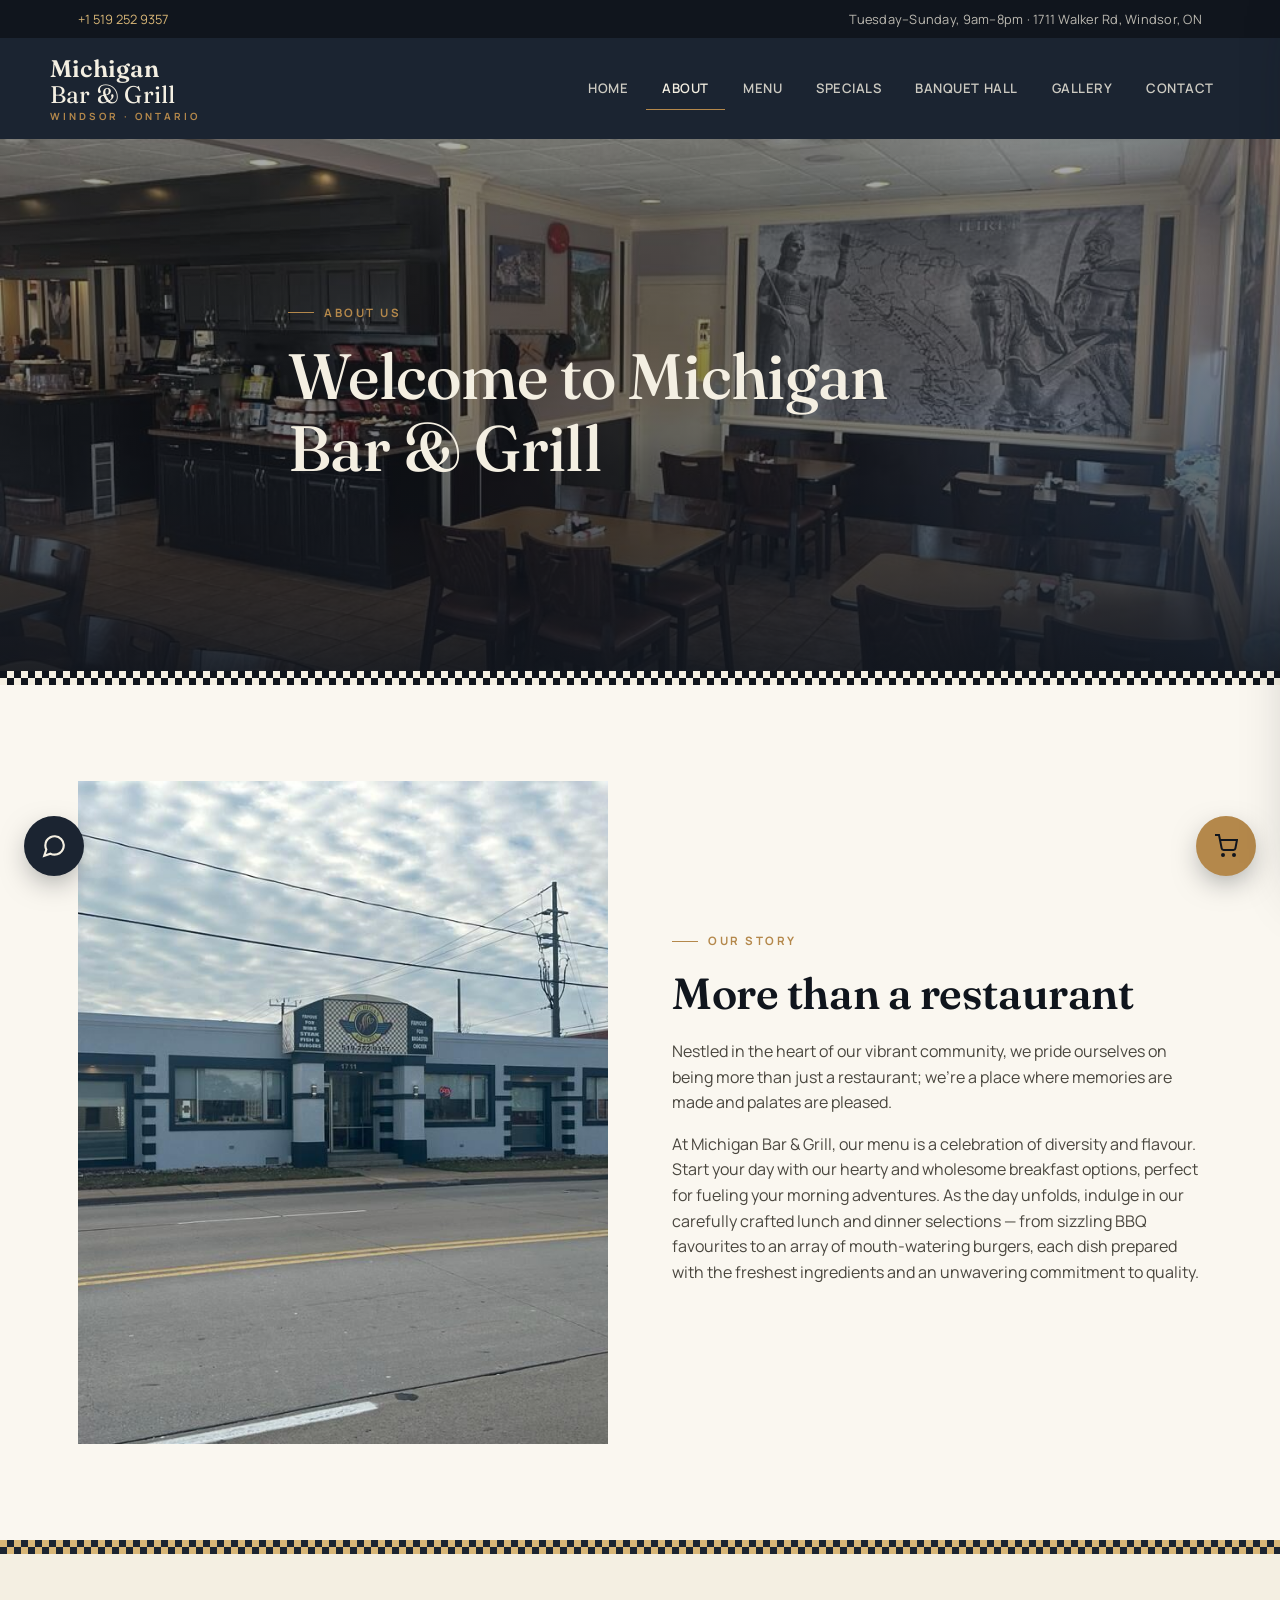
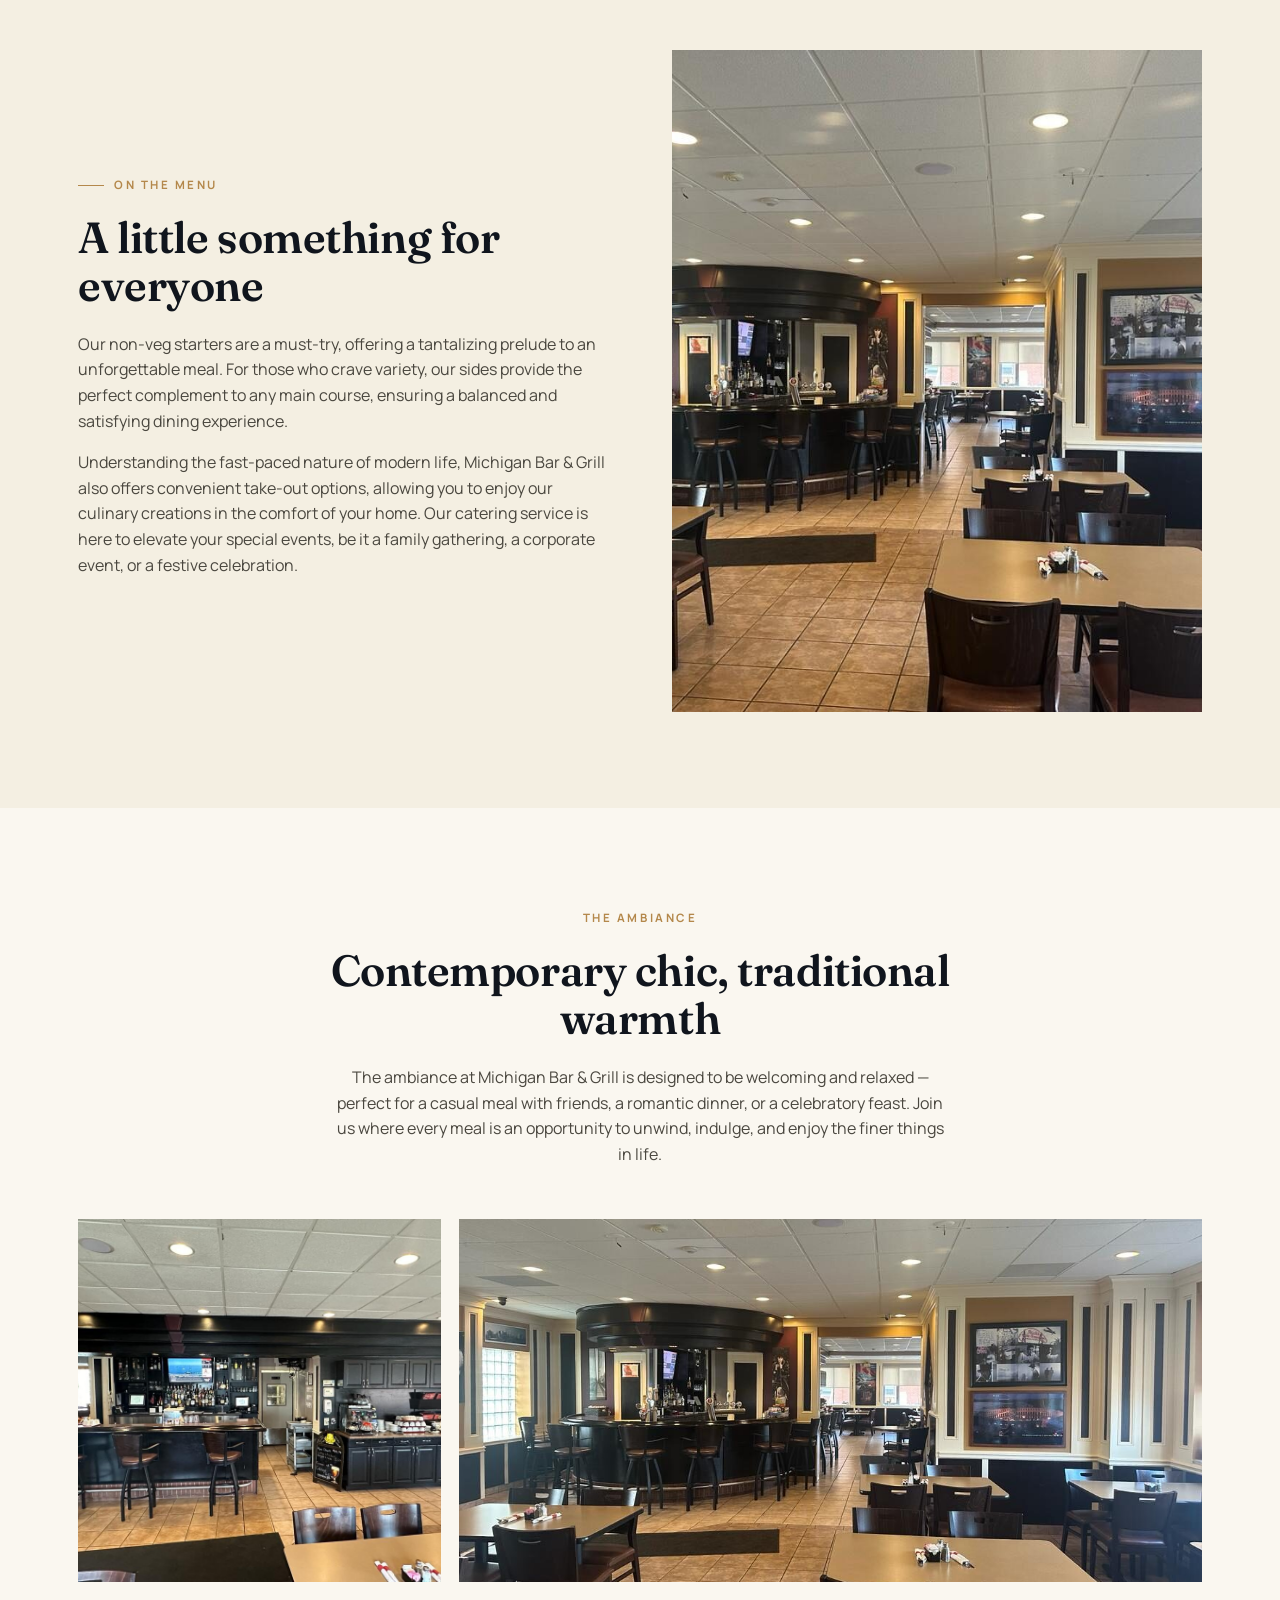
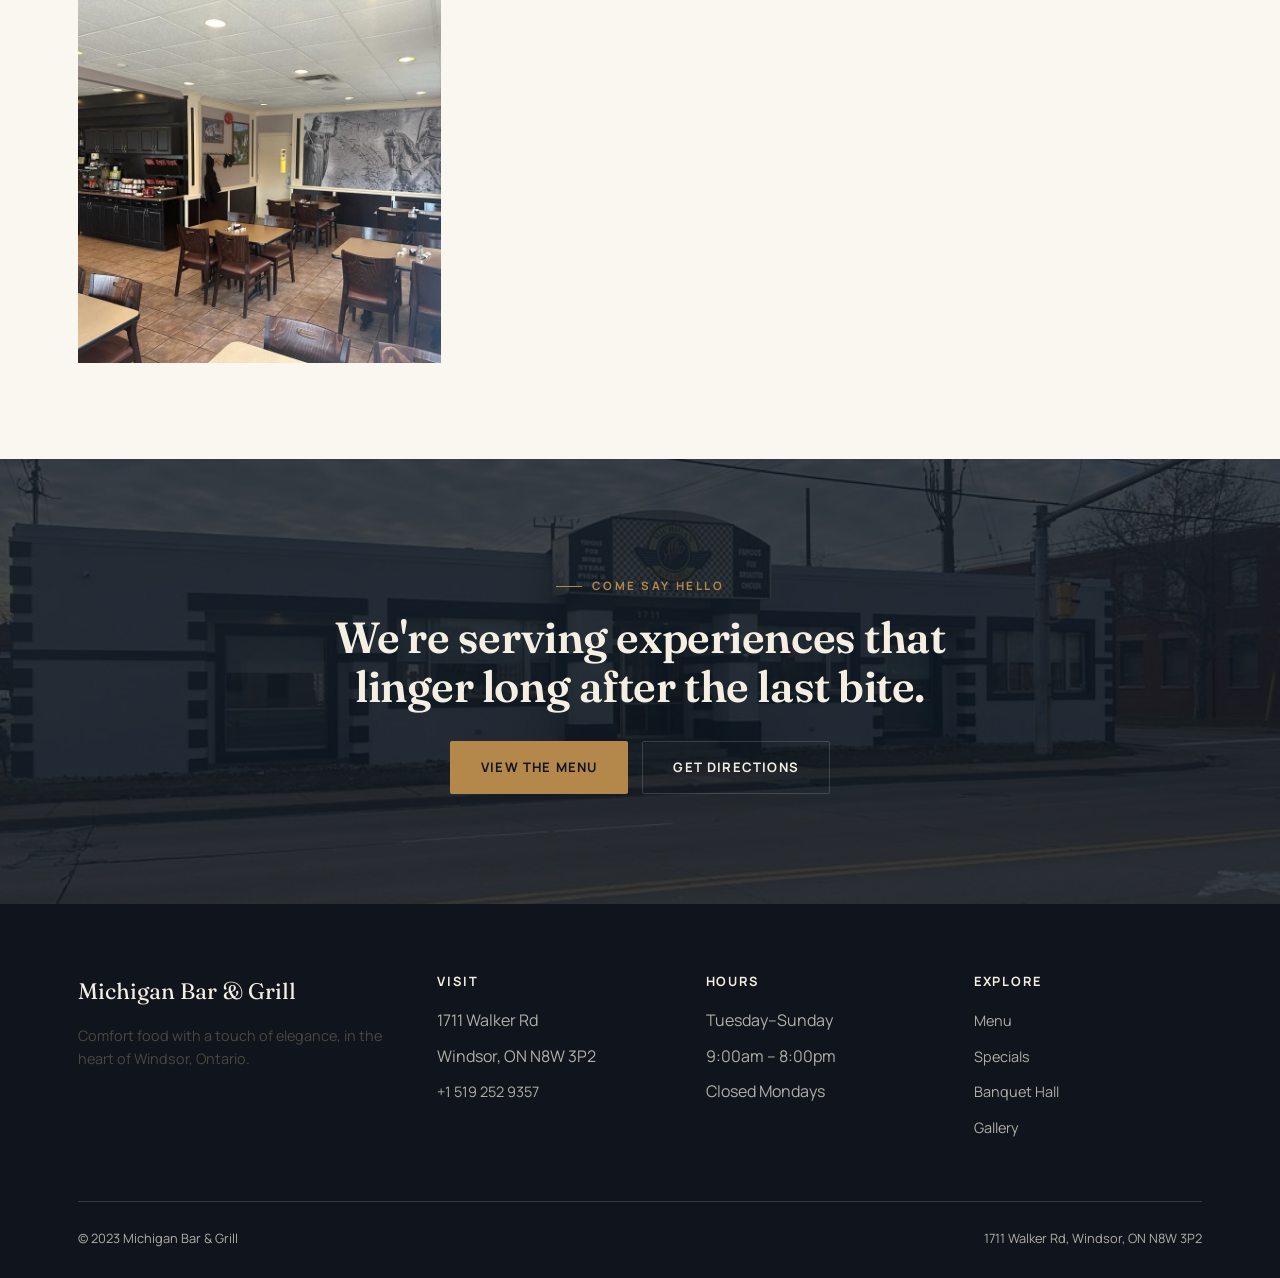
==== about.html @ a13b1845 "first commit" ====
<!DOCTYPE html>
<html lang="en">
<head>
<meta charset="UTF-8">
<meta name="viewport" content="width=device-width, initial-scale=1.0">
<title>About Us | Michigan Bar & Grill</title>
<meta name="description" content="Learn the story behind Michigan Bar & Grill — a Windsor favourite serving breakfast, lunch, dinner, takeout and catering since day one.">
<link rel="preconnect" href="https://fonts.googleapis.com">
<link href="https://fonts.googleapis.com/css2?family=Fraunces:opsz,wght@9..144,400;9..144,500;9..144,600;9..144,700&family=Manrope:wght@400;500;600;700;800&display=swap" rel="stylesheet">
<link rel="stylesheet" href="css/style.css">
</head>
<body>

<div class="topbar">
  <div class="container">
    <a href="tel:+15192529357">+1 519 252 9357</a>
    <span class="topbar-hours">Tuesday–Sunday, 9am–8pm · 1711 Walker Rd, Windsor, ON</span>
  </div>
</div>

<header class="site-header">
  <nav class="container nav">
    <a href="index.html" class="logo"><strong>Michigan</strong> Bar &amp; Grill<span>Windsor · Ontario</span></a>
    <ul class="nav-links">
      <li><a href="index.html">Home</a></li>
      <li><a href="about.html" class="active">About</a></li>
      <li><a href="menu.html">Menu</a></li>
      <li><a href="specials.html">Specials</a></li>
      <li><a href="banquet-hall.html">Banquet Hall</a></li>
      <li><a href="gallery.html">Gallery</a></li>
      <li><a href="contact.html">Contact</a></li>
    </ul>
    <button class="nav-toggle" aria-label="Toggle navigation" aria-expanded="false">
      <svg viewBox="0 0 24 24" fill="none" stroke="currentColor" stroke-width="2"><line x1="3" y1="6" x2="21" y2="6"/><line x1="3" y1="12" x2="21" y2="12"/><line x1="3" y1="18" x2="21" y2="18"/></svg>
    </button>
  </nav>
</header>

<main>

  <section class="hero hero-sm" style="background-image:url('images/dining-mural.jpg');">
    <div class="container hero-inner">
      <div class="eyebrow">About Us</div>
      <h1>Welcome to Michigan Bar &amp; Grill</h1>
    </div>
  </section>
  <div class="checker-rule on-dark"></div>

  <section class="bg-cream">
    <div class="container">
      <div class="grid-2">
        <div class="feature-photo">
          <img src="images/exterior.jpg" alt="Michigan Bar & Grill, corner building in Windsor, Ontario">
        </div>
        <div>
          <div class="eyebrow">Our Story</div>
          <h2>More than a restaurant</h2>
          <p>Nestled in the heart of our vibrant community, we pride ourselves on being more than just a restaurant; we're a place where memories are made and palates are pleased.</p>
          <p>At Michigan Bar &amp; Grill, our menu is a celebration of diversity and flavour. Start your day with our hearty and wholesome breakfast options, perfect for fueling your morning adventures. As the day unfolds, indulge in our carefully crafted lunch and dinner selections — from sizzling BBQ favourites to an array of mouth-watering burgers, each dish prepared with the freshest ingredients and an unwavering commitment to quality.</p>
        </div>
      </div>
    </div>
  </section>

  <div class="checker-rule on-cream"></div>

  <section class="bg-panel">
    <div class="container grid-2">
      <div>
        <div class="eyebrow">On The Menu</div>
        <h2>A little something for everyone</h2>
        <p>Our non-veg starters are a must-try, offering a tantalizing prelude to an unforgettable meal. For those who crave variety, our sides provide the perfect complement to any main course, ensuring a balanced and satisfying dining experience.</p>
        <p>Understanding the fast-paced nature of modern life, Michigan Bar &amp; Grill also offers convenient take-out options, allowing you to enjoy our culinary creations in the comfort of your home. Our catering service is here to elevate your special events, be it a family gathering, a corporate event, or a festive celebration.</p>
      </div>
      <div class="feature-photo">
        <img src="images/dining-bar.jpg" alt="Dining room and bar seating at Michigan Bar & Grill">
      </div>
    </div>
  </section>

  <section class="bg-cream">
    <div class="container">
      <div class="section-head center">
        <div class="eyebrow">The Ambiance</div>
        <h2>Contemporary chic, traditional warmth</h2>
        <p class="center-col text-center">The ambiance at Michigan Bar &amp; Grill is designed to be welcoming and relaxed — perfect for a casual meal with friends, a romantic dinner, or a celebratory feast. Join us where every meal is an opportunity to unwind, indulge, and enjoy the finer things in life.</p>
      </div>
      <div class="gallery-grid">
        <a href="images/bar-interior.jpg" target="_blank" rel="noopener"><img src="images/bar-interior.jpg" alt="Bar area"></a>
        <a href="images/dining-bar.jpg" target="_blank" rel="noopener" class="wide"><img src="images/dining-bar.jpg" alt="Dining room with round bar"></a>
        <a href="images/dining-mural.jpg" target="_blank" rel="noopener"><img src="images/dining-mural.jpg" alt="Dining room seating with mural wall"></a>
      </div>
    </div>
  </section>

  <section class="cta-banner" style="background-image:url('images/exterior.jpg');">
    <div class="container">
      <div class="eyebrow" style="justify-content:center;">Come Say Hello</div>
      <h2>We're serving experiences that linger long after the last bite.</h2>
      <div class="cta-actions">
        <a href="menu.html" class="btn btn-gold">View the Menu</a>
        <a href="contact.html" class="btn btn-outline">Get Directions</a>
      </div>
    </div>
  </section>

</main>

<footer class="site-footer">
  <div class="container">
    <div class="footer-grid">
      <div>
        <span class="footer-logo">Michigan Bar &amp; Grill</span>
        <p>Comfort food with a touch of elegance, in the heart of Windsor, Ontario.</p>
      </div>
      <div>
        <h4>Visit</h4>
        <ul>
          <li>1711 Walker Rd</li>
          <li>Windsor, ON N8W 3P2</li>
          <li><a href="tel:+15192529357">+1 519 252 9357</a></li>
        </ul>
      </div>
      <div>
        <h4>Hours</h4>
        <ul>
          <li>Tuesday–Sunday</li>
          <li>9:00am – 8:00pm</li>
          <li>Closed Mondays</li>
        </ul>
      </div>
      <div>
        <h4>Explore</h4>
        <ul>
          <li><a href="menu.html">Menu</a></li>
          <li><a href="specials.html">Specials</a></li>
          <li><a href="banquet-hall.html">Banquet Hall</a></li>
          <li><a href="gallery.html">Gallery</a></li>
        </ul>
      </div>
    </div>
    <div class="footer-bottom">
      <span>© 2023 Michigan Bar &amp; Grill</span>
      <span>1711 Walker Rd, Windsor, ON N8W 3P2</span>
    </div>
  </div>
</footer>

<script src="js/cart.js"></script>
<script src="js/main.js"></script>
<script src="js/chat-widget.js"></script>
</body>
</html>
---- css/style.css ----
/* =========================================================
   Michigan Bar & Grill — Design System
   Display: Fraunces (warm, old-world serif — echoes the
   Art-Deco signage on the building itself)
   Body/UI: Manrope (clean geometric sans for legibility)
   Signature motif: the diamond checkerboard trim that runs
   across the restaurant's real facade, used as a recurring
   divider rather than decoration.
   ========================================================= */

:root {
  --navy: #1b2431;
  --navy-deep: #10151d;
  --cream: #f4efe2;
  --cream-soft: #faf7f0;
  --gold: #b4884b;
  --gold-light: #d8b677;
  --burgundy: #4b1e24;
  --ink: #211f1b;
  --ink-soft: #4a473f;
  --line: rgba(27, 36, 49, 0.12);
  --line-on-dark: rgba(244, 239, 226, 0.16);

  --font-display: "Fraunces", "Iowan Old Style", Georgia, serif;
  --font-body: "Manrope", "Helvetica Neue", Arial, sans-serif;

  --container: 1180px;
  --radius: 2px;
  --shadow-soft: 0 18px 40px -20px rgba(16, 21, 29, 0.35);
}

* {
  box-sizing: border-box;
}

html {
  scroll-behavior: smooth;
}

body {
  margin: 0;
  background: var(--cream-soft);
  color: var(--ink);
  font-family: var(--font-body);
  font-size: 16px;
  line-height: 1.6;
  -webkit-font-smoothing: antialiased;
}

img {
  max-width: 100%;
  display: block;
}

a {
  color: inherit;
  text-decoration: none;
}

h1, h2, h3, h4 {
  font-family: var(--font-display);
  font-weight: 600;
  line-height: 1.12;
  margin: 0 0 0.5em;
  color: var(--navy-deep);
  letter-spacing: -0.01em;
}

h1 { font-size: clamp(2.4rem, 5vw, 4.2rem); font-weight: 500; }
h2 { font-size: clamp(1.9rem, 3.4vw, 2.9rem); }
h3 { font-size: clamp(1.25rem, 2vw, 1.55rem); }

p {
  margin: 0 0 1em;
  color: var(--ink-soft);
}

.container {
  max-width: var(--container);
  margin: 0 auto;
  padding: 0 28px;
}

.eyebrow {
  display: inline-flex;
  align-items: center;
  gap: 10px;
  font-family: var(--font-body);
  font-size: 0.72rem;
  font-weight: 700;
  letter-spacing: 0.22em;
  text-transform: uppercase;
  color: var(--gold);
  margin-bottom: 18px;
}

.eyebrow::before {
  content: "";
  width: 26px;
  height: 1px;
  background: var(--gold);
}

/* ---------- Checkerboard signature divider ---------- */
.checker-rule {
  height: 14px;
  width: 100%;
  background-image:
    linear-gradient(45deg, var(--c1, var(--navy)) 25%, transparent 25%, transparent 75%, var(--c1, var(--navy)) 75%),
    linear-gradient(45deg, var(--c1, var(--navy)) 25%, transparent 25%, transparent 75%, var(--c1, var(--navy)) 75%);
  background-size: 14px 14px;
  background-position: 0 0, 7px 7px;
  background-color: var(--c2, var(--gold));
}

.checker-rule.on-dark {
  --c1: var(--cream);
  --c2: var(--navy-deep);
}

.checker-rule.on-cream {
  --c1: var(--navy);
  --c2: var(--gold-light);
}

/* ---------- Buttons ---------- */
.btn {
  display: inline-flex;
  align-items: center;
  gap: 10px;
  padding: 15px 30px;
  font-family: var(--font-body);
  font-size: 0.82rem;
  font-weight: 700;
  letter-spacing: 0.09em;
  text-transform: uppercase;
  border: 1px solid transparent;
  border-radius: var(--radius);
  cursor: pointer;
  transition: all 0.25s ease;
  white-space: nowrap;
}

.btn-gold {
  background: var(--gold);
  color: var(--navy-deep);
}
.btn-gold:hover { background: var(--gold-light); }

.btn-outline {
  background: transparent;
  color: var(--cream);
  border-color: var(--line-on-dark);
}
.btn-outline:hover {
  border-color: var(--gold);
  color: var(--gold-light);
}

.btn-outline-dark {
  background: transparent;
  color: var(--navy-deep);
  border-color: var(--line);
}
.btn-outline-dark:hover {
  border-color: var(--navy-deep);
}

/* ---------- Top utility bar ---------- */
.topbar {
  background: var(--navy-deep);
  color: var(--cream);
  font-size: 0.8rem;
}
.topbar .container {
  display: flex;
  justify-content: space-between;
  align-items: center;
  padding-top: 9px;
  padding-bottom: 9px;
  flex-wrap: wrap;
  gap: 6px;
}
.topbar a { color: var(--gold-light); }
.topbar a:hover { color: var(--cream); }
.topbar-hours {
  letter-spacing: 0.02em;
  color: rgba(244,239,226,0.75);
}

/* ---------- Main nav ---------- */
.site-header {
  position: sticky;
  top: 0;
  z-index: 100;
  background: var(--navy);
}

.nav {
  display: flex;
  align-items: center;
  justify-content: space-between;
  padding: 18px 0;
}

.logo {
  font-family: var(--font-display);
  font-size: 1.5rem;
  color: var(--cream);
  letter-spacing: 0.01em;
  display: flex;
  flex-direction: column;
  line-height: 1.05;
}
.logo strong { font-weight: 600; }
.logo span {
  font-family: var(--font-body);
  font-size: 0.62rem;
  font-weight: 700;
  letter-spacing: 0.3em;
  text-transform: uppercase;
  color: var(--gold);
  margin-top: 4px;
}

.nav-links {
  display: flex;
  gap: 2px;
  list-style: none;
  margin: 0;
  padding: 0;
}

.nav-links a {
  display: inline-block;
  padding: 10px 16px;
  font-size: 0.82rem;
  font-weight: 600;
  letter-spacing: 0.04em;
  text-transform: uppercase;
  color: rgba(244,239,226,0.82);
  border-bottom: 1px solid transparent;
  transition: color 0.2s ease, border-color 0.2s ease;
}

.nav-links a:hover,
.nav-links a.active {
  color: var(--cream);
  border-color: var(--gold);
}

.nav-toggle {
  display: none;
  background: none;
  border: 1px solid var(--line-on-dark);
  color: var(--cream);
  width: 42px;
  height: 42px;
  border-radius: var(--radius);
  cursor: pointer;
  align-items: center;
  justify-content: center;
}
.nav-toggle svg { width: 20px; height: 20px; }

/* ---------- Hero ---------- */
.hero {
  position: relative;
  min-height: 78vh;
  display: flex;
  align-items: flex-end;
  color: var(--cream);
  background-size: cover;
  background-position: center;
  overflow: hidden;
}
.hero::after {
  content: "";
  position: absolute;
  inset: 0;
  background:
    linear-gradient(0deg, rgba(16,21,29,0.92) 0%, rgba(16,21,29,0.55) 46%, rgba(16,21,29,0.35) 100%);
}
.hero-inner {
  position: relative;
  z-index: 2;
  padding-bottom: 74px;
  padding-top: 90px;
  max-width: 760px;
}
.hero p.lede {
  color: rgba(244,239,226,0.82);
  font-size: 1.05rem;
  max-width: 540px;
  margin-bottom: 34px;
}
.hero h1 { color: var(--cream); }
.hero-cta { display: flex; gap: 14px; flex-wrap: wrap; }

.hero-sm {
  min-height: 46vh;
  align-items: center;
}
.hero-sm .hero-inner {
  padding-top: 60px;
  padding-bottom: 60px;
}

/* ---------- Sections ---------- */
section {
  padding: 96px 0;
}
.section-tight { padding: 64px 0; }
.bg-cream { background: var(--cream-soft); }
.bg-navy { background: var(--navy-deep); color: var(--cream); }
.bg-navy h2, .bg-navy h3 { color: var(--cream); }
.bg-navy p { color: rgba(244,239,226,0.72); }
.bg-panel { background: var(--cream); }

.section-head {
  max-width: 620px;
  margin-bottom: 52px;
}
.section-head.center {
  margin-left: auto;
  margin-right: auto;
  text-align: center;
}
.section-head.center .eyebrow { justify-content: center; }
.section-head.center .eyebrow::before { display: none; }

/* ---------- Grids / cards ---------- */
.grid-2 {
  display: grid;
  grid-template-columns: 1fr 1fr;
  gap: 64px;
  align-items: center;
}
.grid-3 {
  display: grid;
  grid-template-columns: repeat(3, 1fr);
  gap: 30px;
}
.grid-4 {
  display: grid;
  grid-template-columns: repeat(4, 1fr);
  gap: 24px;
}

.pillar {
  background: var(--cream-soft);
  border: 1px solid var(--line);
  padding: 40px 32px;
  position: relative;
}
.pillar .num {
  font-family: var(--font-display);
  font-size: 0.85rem;
  color: var(--gold);
  letter-spacing: 0.1em;
  text-transform: uppercase;
  margin-bottom: 20px;
  display: block;
}
.pillar h3 { margin-bottom: 10px; }
.pillar p { margin-bottom: 0; font-size: 0.95rem; }

.dish-card {
  border-bottom: 1px solid var(--line);
  padding: 22px 0;
  display: flex;
  justify-content: space-between;
  gap: 24px;
}
.dish-card:first-child { padding-top: 0; }
.dish-card .dish-name {
  font-family: var(--font-display);
  font-size: 1.12rem;
  color: var(--navy-deep);
  margin-bottom: 4px;
}
.dish-card .dish-desc {
  font-size: 0.88rem;
  color: var(--ink-soft);
  margin: 0;
  max-width: 480px;
}
.dish-card .dish-price {
  font-family: var(--font-display);
  font-size: 1.1rem;
  color: var(--gold);
  white-space: nowrap;
  padding-top: 2px;
}

.dish-price-col {
  display: flex;
  flex-direction: column;
  align-items: flex-end;
  gap: 10px;
  white-space: nowrap;
}
.add-cart-btn {
  font-family: var(--font-body);
  font-size: 0.68rem;
  font-weight: 700;
  letter-spacing: 0.07em;
  text-transform: uppercase;
  background: transparent;
  color: var(--navy-deep);
  border: 1px solid var(--line);
  border-radius: var(--radius);
  padding: 7px 12px;
  cursor: pointer;
  transition: all 0.2s ease;
}
.add-cart-btn:hover {
  border-color: var(--gold);
  color: var(--gold);
}
.add-cart-btn.added {
  background: var(--navy-deep);
  color: var(--cream);
  border-color: var(--navy-deep);
}
@media (max-width: 640px) {
  .dish-price-col { flex-direction: row-reverse; align-items: center; }
}

.feature-photo {
  position: relative;
  overflow: hidden;
}
.feature-photo img {
  width: 100%;
  height: 100%;
  object-fit: cover;
  aspect-ratio: 4/5;
}

.badge-row {
  display: flex;
  align-items: center;
  gap: 20px;
  margin-top: 30px;
  flex-wrap: wrap;
}
.badge-chip {
  display: flex;
  align-items: center;
  gap: 12px;
  border: 1px solid var(--line);
  padding: 10px 16px;
  font-size: 0.8rem;
  font-weight: 600;
  color: var(--navy-deep);
}
.badge-chip img { width: 36px; height: auto; }

/* ---------- Gallery ---------- */
.gallery-grid {
  display: grid;
  grid-template-columns: repeat(3, 1fr);
  gap: 18px;
}
.gallery-grid a {
  display: block;
  overflow: hidden;
  position: relative;
}
.gallery-grid img {
  width: 100%;
  height: 100%;
  object-fit: cover;
  aspect-ratio: 1/1;
  transition: transform 0.5s ease;
}
.gallery-grid a:hover img { transform: scale(1.06); }
.gallery-grid .tall { grid-row: span 2; }
.gallery-grid .tall img { aspect-ratio: 1/2.06; }
.gallery-grid .wide { grid-column: span 2; }
.gallery-grid .wide img { aspect-ratio: 2.06/1; }

/* ---------- Menu tabs ---------- */
.menu-tabs {
  display: flex;
  gap: 8px;
  flex-wrap: wrap;
  border-bottom: 1px solid var(--line);
  margin-bottom: 44px;
}
.menu-tab {
  padding: 14px 22px;
  font-size: 0.82rem;
  font-weight: 700;
  letter-spacing: 0.06em;
  text-transform: uppercase;
  color: var(--ink-soft);
  background: none;
  border: none;
  border-bottom: 2px solid transparent;
  cursor: pointer;
  margin-bottom: -1px;
  font-family: var(--font-body);
}
.menu-tab:hover { color: var(--navy-deep); }
.menu-tab.active {
  color: var(--navy-deep);
  border-color: var(--gold);
}
.menu-panel { display: none; }
.menu-panel.active { display: block; animation: fadeIn 0.35s ease; }
@keyframes fadeIn {
  from { opacity: 0; transform: translateY(6px); }
  to { opacity: 1; transform: translateY(0); }
}

.menu-group-title {
  font-family: var(--font-display);
  font-size: 1rem;
  letter-spacing: 0.02em;
  color: var(--gold);
  text-transform: uppercase;
  font-size: 0.78rem;
  font-weight: 700;
  letter-spacing: 0.16em;
  margin: 44px 0 6px;
}
.menu-group-title:first-of-type { margin-top: 0; }
.menu-note {
  font-size: 0.86rem;
  color: var(--ink-soft);
  margin-bottom: 28px;
}
.menu-placeholder {
  border: 1px dashed var(--line);
  padding: 46px 32px;
  text-align: center;
  color: var(--ink-soft);
  font-size: 0.92rem;
}

/* ---------- Info cards (contact) ---------- */
.info-card {
  border: 1px solid var(--line);
  padding: 30px 28px;
  background: var(--cream-soft);
}
.info-card .label {
  font-size: 0.72rem;
  font-weight: 700;
  letter-spacing: 0.18em;
  text-transform: uppercase;
  color: var(--gold);
  margin-bottom: 10px;
  display: block;
}
.info-card .value {
  font-family: var(--font-display);
  font-size: 1.2rem;
  color: var(--navy-deep);
}

.map-frame {
  border: 0;
  width: 100%;
  height: 100%;
  min-height: 420px;
  filter: grayscale(0.35) contrast(1.05);
}

/* ---------- Form ---------- */
.form-field { margin-bottom: 20px; }
.form-field label {
  display: block;
  font-size: 0.78rem;
  font-weight: 700;
  letter-spacing: 0.08em;
  text-transform: uppercase;
  color: var(--navy-deep);
  margin-bottom: 8px;
}
.form-field input,
.form-field select,
.form-field textarea {
  width: 100%;
  padding: 13px 14px;
  border: 1px solid var(--line);
  background: var(--cream-soft);
  font-family: var(--font-body);
  font-size: 0.95rem;
  color: var(--ink);
  border-radius: var(--radius);
}
.form-field input:focus,
.form-field select:focus,
.form-field textarea:focus {
  outline: none;
  border-color: var(--gold);
}
.form-field textarea { resize: vertical; min-height: 130px; }
.form-row { display: grid; grid-template-columns: 1fr 1fr; gap: 20px; }

/* ---------- CTA banner ---------- */
.cta-banner {
  position: relative;
  color: var(--cream);
  background-size: cover;
  background-position: center;
  padding: 110px 0;
  text-align: center;
}
.cta-banner::after {
  content: "";
  position: absolute;
  inset: 0;
  background: rgba(16,21,29,0.78);
}
.cta-banner .container { position: relative; z-index: 2; }
.cta-banner h2 { color: var(--cream); max-width: 640px; margin-left: auto; margin-right: auto; }
.cta-banner p { max-width: 520px; margin-left: auto; margin-right: auto; color: rgba(244,239,226,0.78); }
.cta-actions { display: flex; gap: 14px; justify-content: center; margin-top: 30px; flex-wrap: wrap; }

/* ---------- Footer ---------- */
.site-footer {
  background: var(--navy-deep);
  color: rgba(244,239,226,0.7);
  padding: 70px 0 30px;
}
.footer-grid {
  display: grid;
  grid-template-columns: 1.4fr 1fr 1fr 1fr;
  gap: 40px;
  padding-bottom: 50px;
  border-bottom: 1px solid var(--line-on-dark);
}
.footer-grid h4 {
  color: var(--cream);
  font-size: 0.8rem;
  letter-spacing: 0.14em;
  text-transform: uppercase;
  margin-bottom: 20px;
  font-family: var(--font-body);
  font-weight: 700;
}
.footer-grid p, .footer-grid a { font-size: 0.9rem; }
.footer-grid ul { list-style: none; margin: 0; padding: 0; }
.footer-grid li { margin-bottom: 10px; }
.footer-grid a:hover { color: var(--gold-light); }
.footer-logo {
  font-family: var(--font-display);
  font-size: 1.4rem;
  color: var(--cream);
  margin-bottom: 14px;
  display: block;
}
.footer-bottom {
  display: flex;
  justify-content: space-between;
  align-items: center;
  padding-top: 26px;
  font-size: 0.8rem;
  flex-wrap: wrap;
  gap: 10px;
}

/* ---------- Utility ---------- */
.mt-0 { margin-top: 0; }
.text-center { text-align: center; }
.center-col { max-width: 720px; margin: 0 auto; }

/* ---------- Responsive ---------- */
@media (max-width: 900px) {
  .grid-2 { grid-template-columns: 1fr; gap: 40px; }
  .grid-3 { grid-template-columns: 1fr 1fr; }
  .grid-4 { grid-template-columns: 1fr 1fr; }
  .footer-grid { grid-template-columns: 1fr 1fr; }
  .gallery-grid { grid-template-columns: repeat(2, 1fr); }
  .gallery-grid .wide { grid-column: span 2; }
}

@media (max-width: 760px) {
  .topbar .container { justify-content: center; text-align: center; }
  .nav-links {
    position: absolute;
    top: 100%;
    left: 0;
    right: 0;
    background: var(--navy);
    flex-direction: column;
    padding: 10px 24px 26px;
    display: none;
    border-top: 1px solid var(--line-on-dark);
  }
  .nav-links.open { display: flex; }
  .nav-links a { padding: 13px 4px; border-bottom: 1px solid var(--line-on-dark); width: 100%; }
  .nav-toggle { display: flex; }
  .grid-3 { grid-template-columns: 1fr; }
  .form-row { grid-template-columns: 1fr; }
  section { padding: 64px 0; }
  .footer-grid { grid-template-columns: 1fr; gap: 30px; }
  .dish-card { flex-direction: column; gap: 4px; }
  .gallery-grid { grid-template-columns: 1fr 1fr; }
}
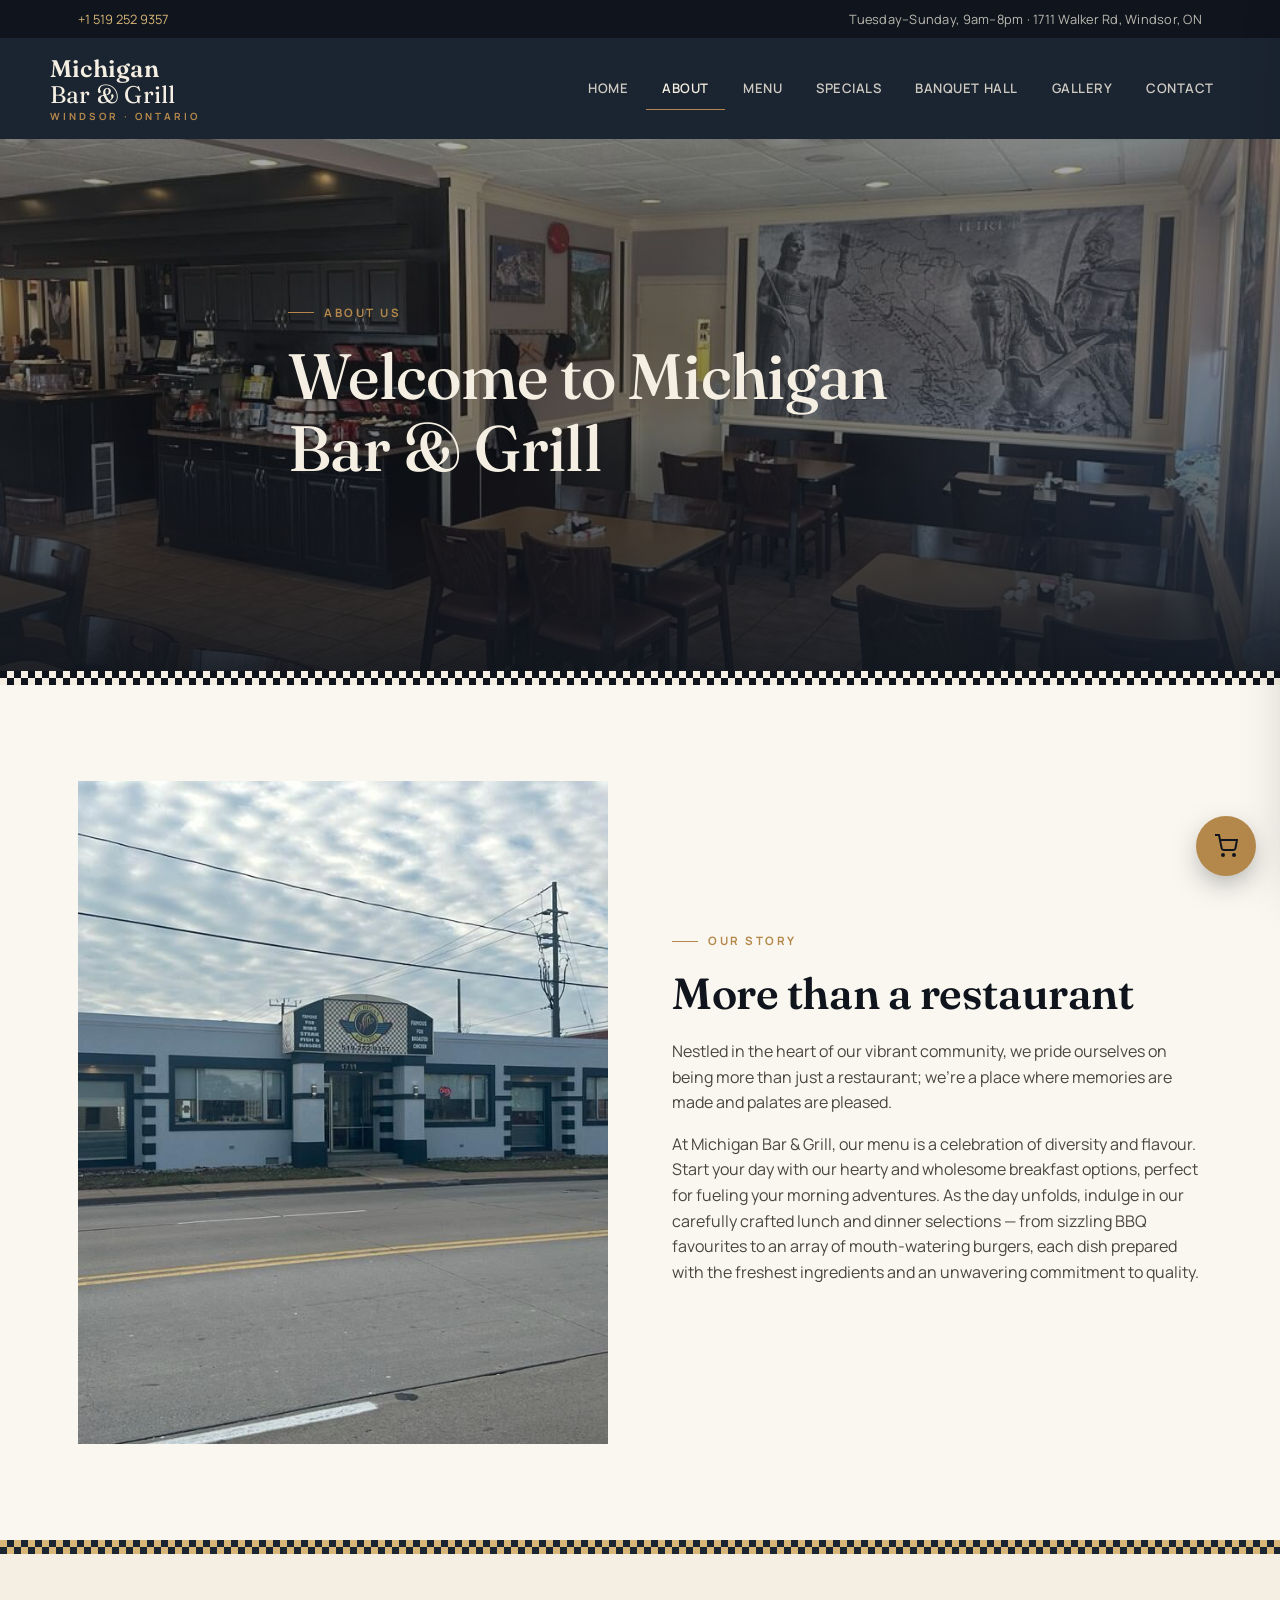
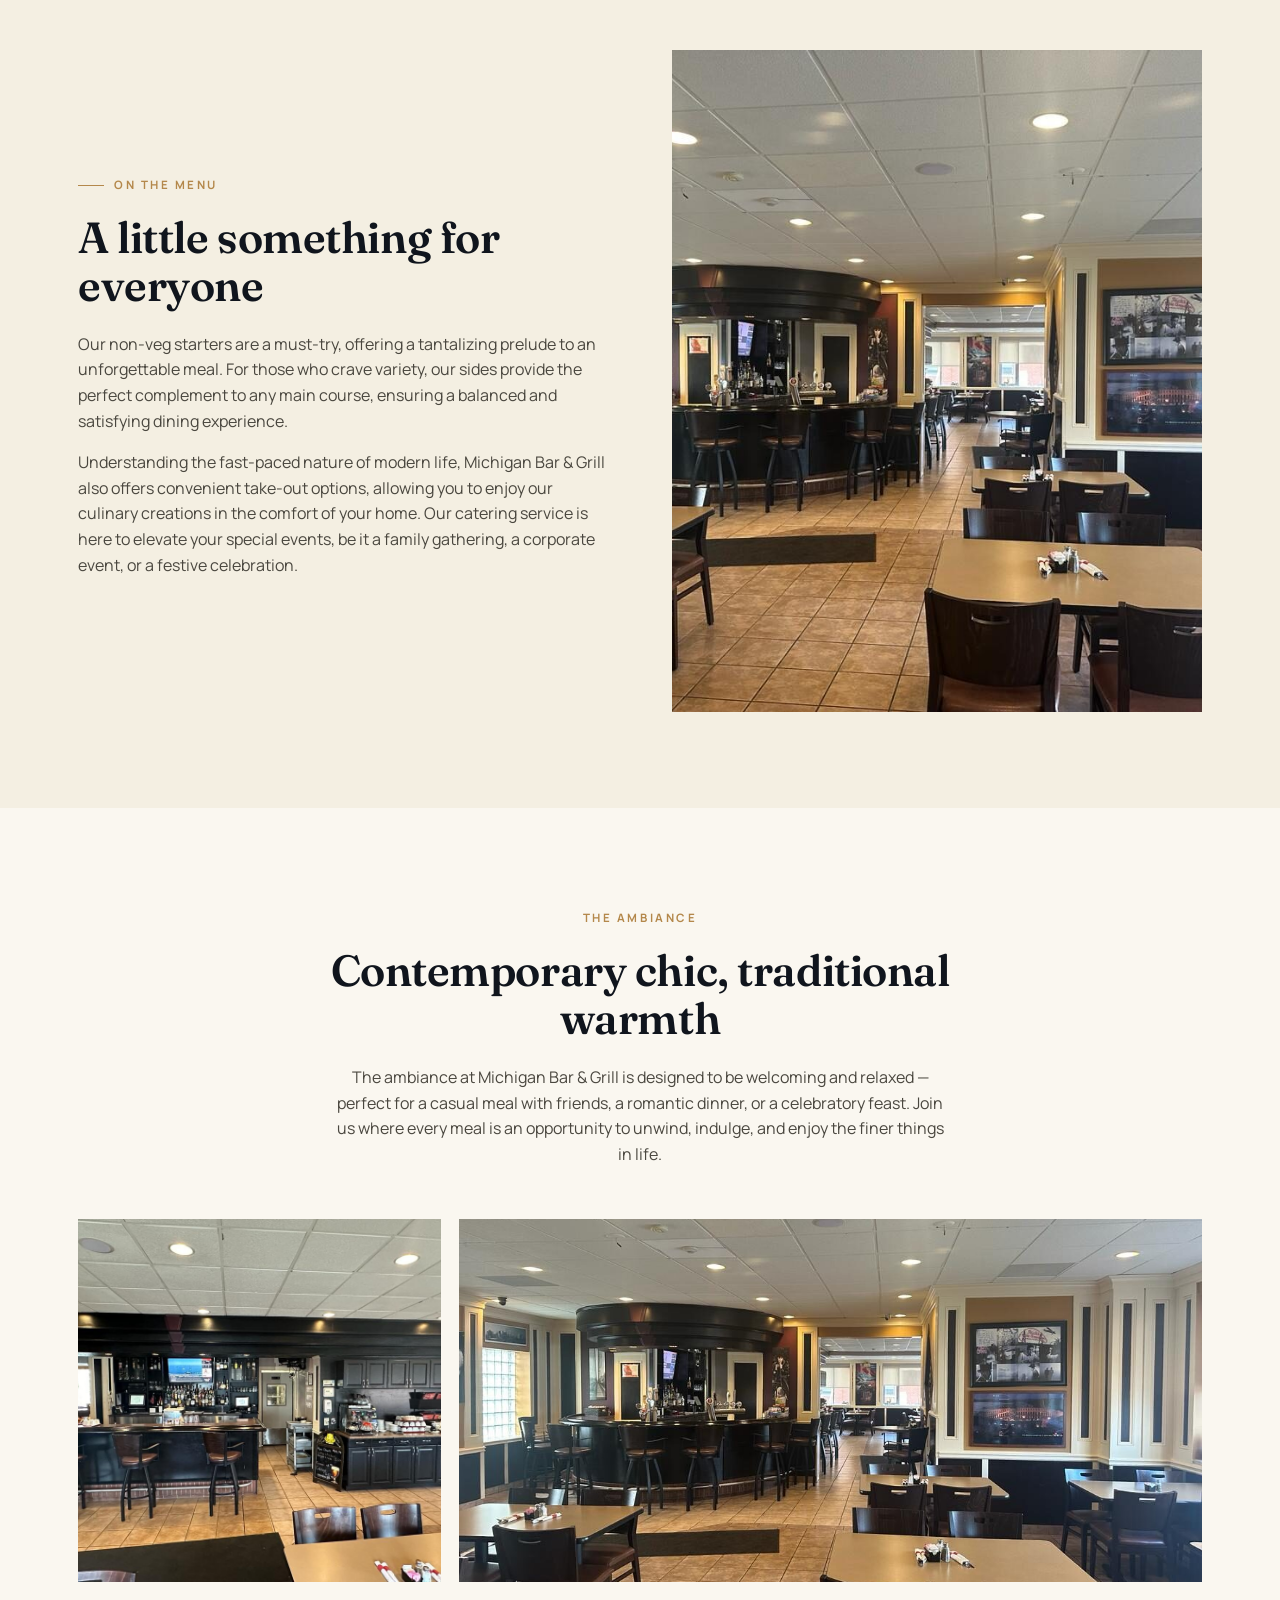
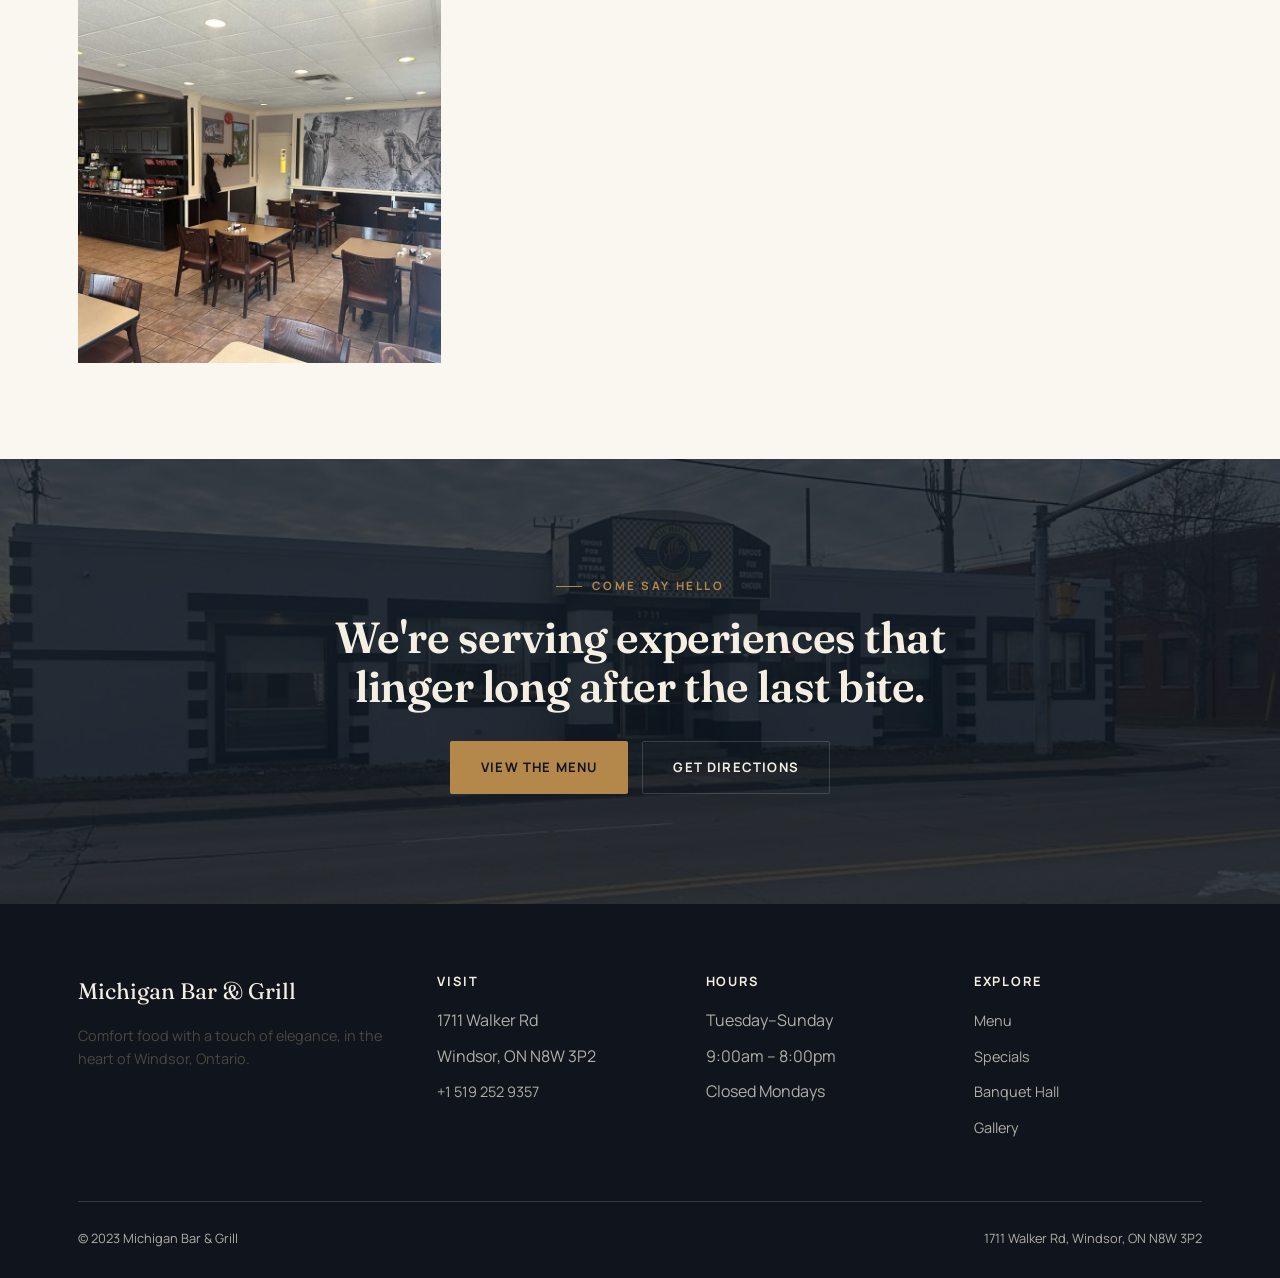
==== commit 258caeb9: "Remove AI chat from the restaurant website" ====
--- a/about.html
+++ b/about.html
@@ -148,6 +148,5 @@
 
 <script src="js/cart.js"></script>
 <script src="js/main.js"></script>
-<script src="js/chat-widget.js"></script>
 </body>
 </html>
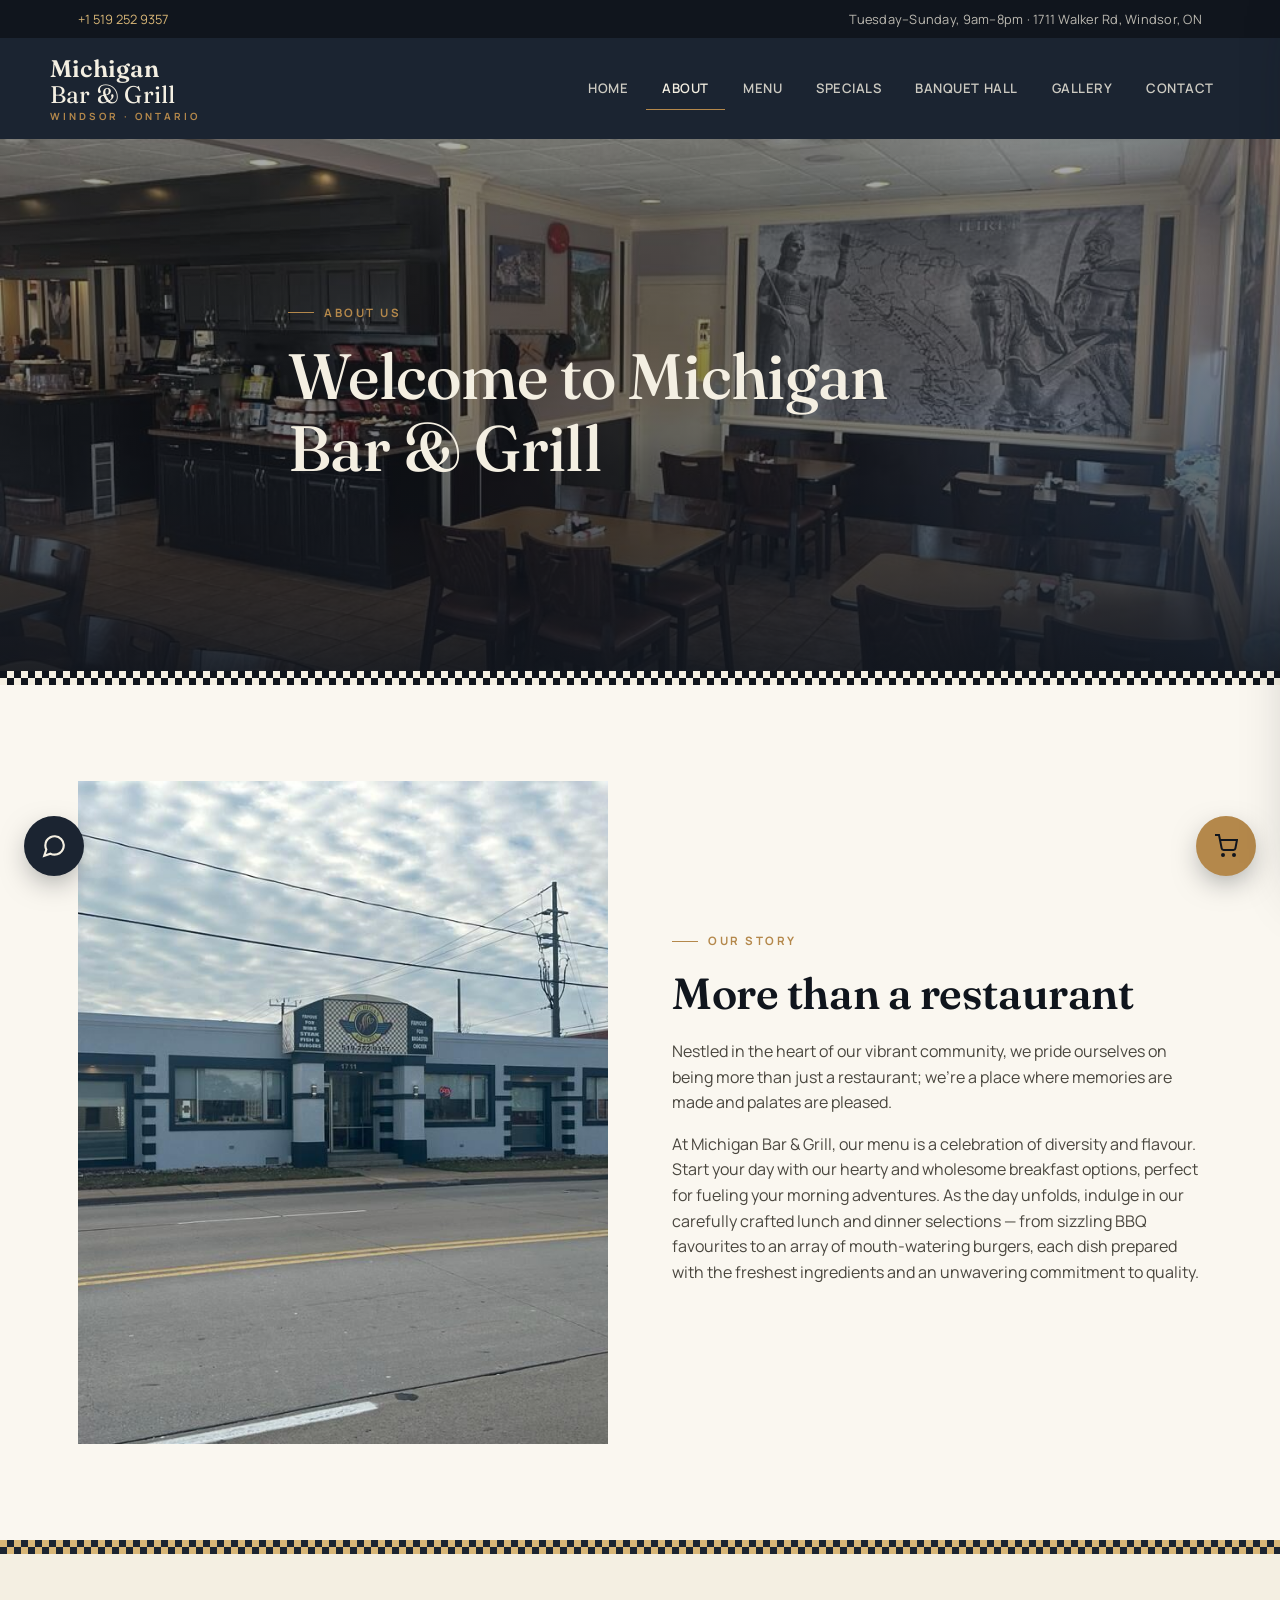
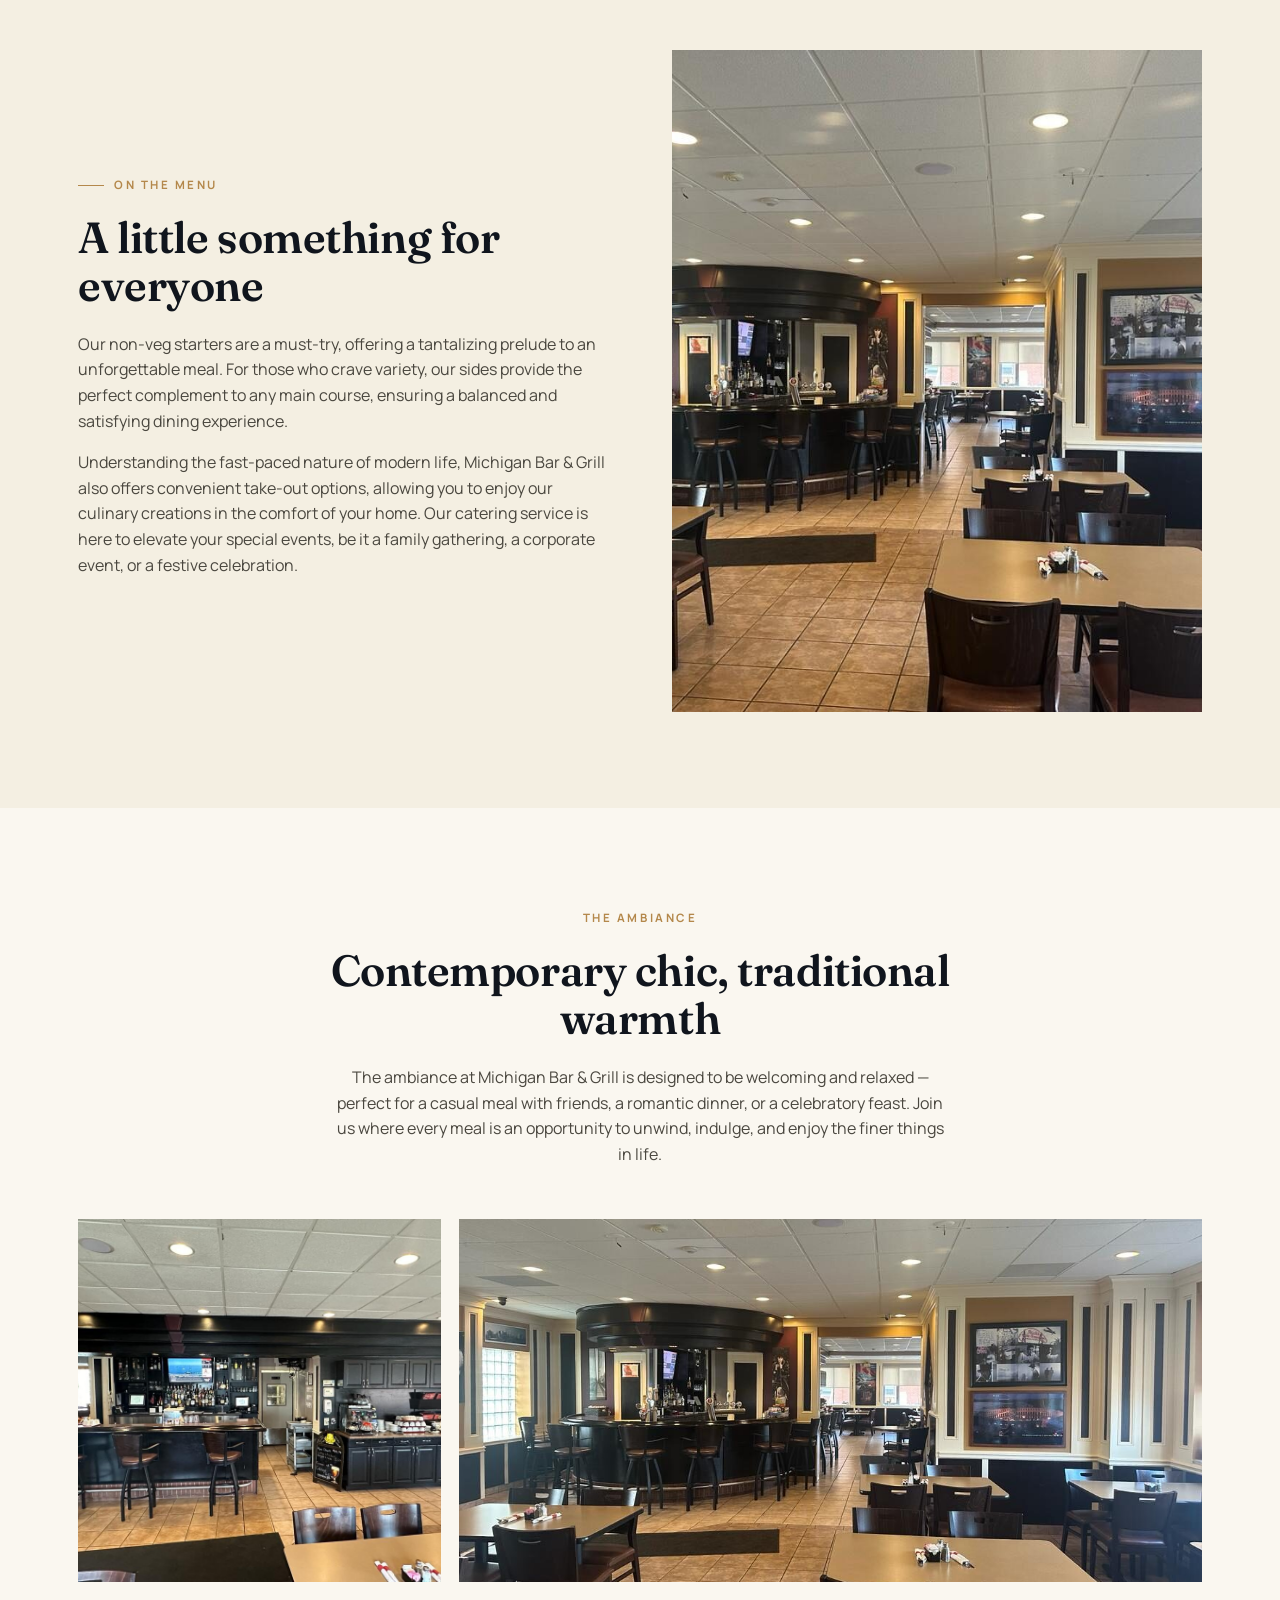
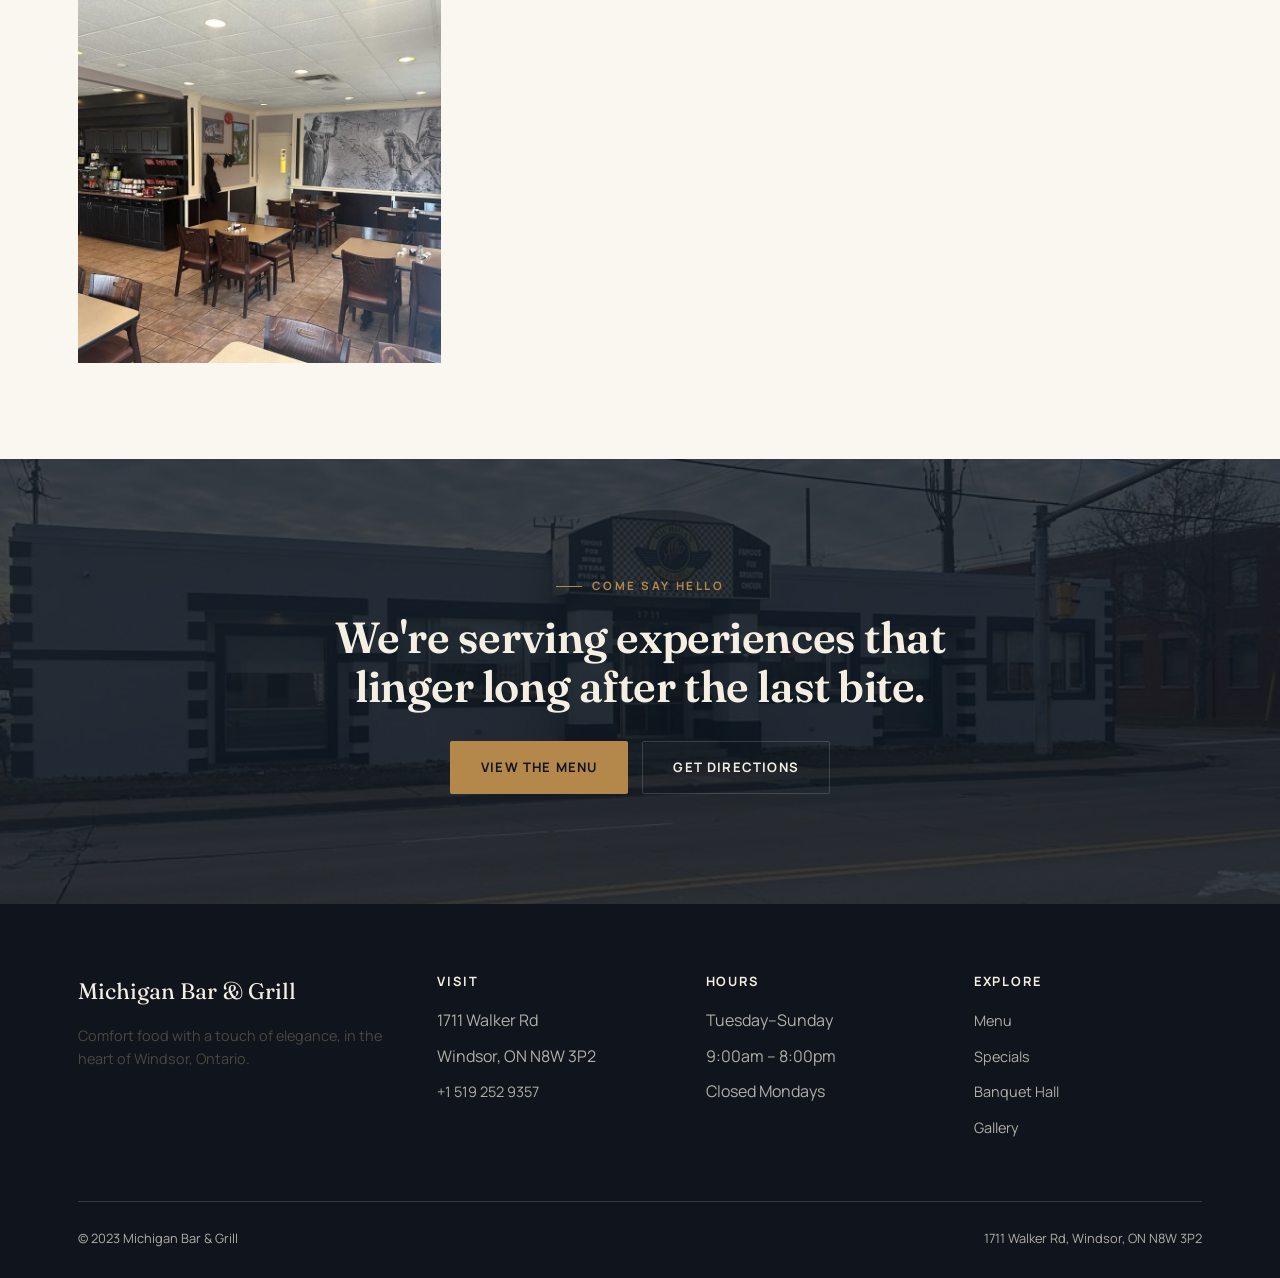
==== commit 43f4e780: "Restore the AI widget and remove the inline consent checkbox" ====
--- a/about.html
+++ b/about.html
@@ -148,5 +148,6 @@
 
 <script src="js/cart.js"></script>
 <script src="js/main.js"></script>
+<script src="js/chat-widget.js"></script>
 </body>
 </html>
